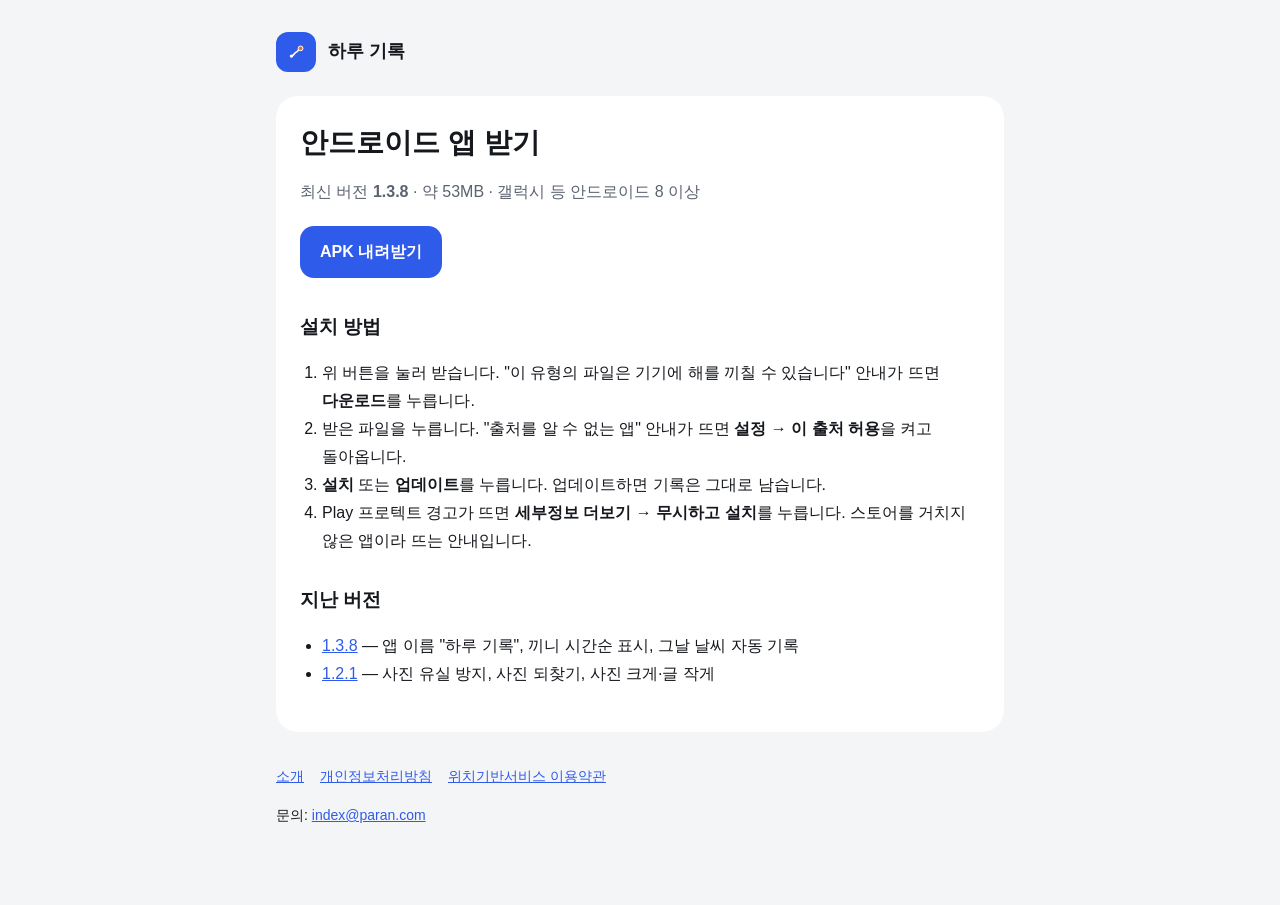
==== download.html @ 5beb7f6b "1.3.8 APK 공개 Co-Authored-By: Claude Opus 5.5 <noreply@anthropic.com>" ====
<!doctype html><html lang="ko"><head><meta charset="utf-8"><meta name="viewport" content="width=device-width,initial-scale=1"><link rel="stylesheet" href="style.css"><title>하루 기록 다운로드</title></head><body><div class="wrap">
<header><span class="logo"><svg width="26" height="26" viewBox="0 0 108 108" aria-hidden="true"><path d="M35,71 C46,71 46,57 54,55 C63,53 63,41 73,39" stroke="#fff" stroke-width="7" stroke-linecap="round" fill="none"/><circle cx="35" cy="71" r="7" fill="#fff"/><circle cx="73" cy="39" r="10" fill="#E8743B" stroke="#fff" stroke-width="4"/></svg></span><a href="./">하루 기록</a></header>
<div class="card">
<h1>안드로이드 앱 받기</h1>
<p class="sub">최신 버전 <b>1.3.8</b> · 약 53MB · 갤럭시 등 안드로이드 8 이상</p>
<p><a class="btn" href="apk/dayrecord-latest.apk" download="dayrecord-latest.apk">APK 내려받기</a></p>
<h2>설치 방법</h2>
<ol>
<li>위 버튼을 눌러 받습니다. "이 유형의 파일은 기기에 해를 끼칠 수 있습니다" 안내가 뜨면 <b>다운로드</b>를 누릅니다.</li>
<li>받은 파일을 누릅니다. "출처를 알 수 없는 앱" 안내가 뜨면 <b>설정 → 이 출처 허용</b>을 켜고 돌아옵니다.</li>
<li><b>설치</b> 또는 <b>업데이트</b>를 누릅니다. 업데이트하면 기록은 그대로 남습니다.</li>
<li>Play 프로텍트 경고가 뜨면 <b>세부정보 더보기 → 무시하고 설치</b>를 누릅니다. 스토어를 거치지 않은 앱이라 뜨는 안내입니다.</li>
</ol>
<h2>지난 버전</h2>
<ul><li><a href="apk/dayrecord-1.3.8.apk">1.3.8</a> — 앱 이름 "하루 기록", 끼니 시간순 표시, 그날 날씨 자동 기록</li><li><a href="apk/dayrecord-1.2.1.apk">1.2.1</a> — 사진 유실 방지, 사진 되찾기, 사진 크게·글 작게</li></ul>
</div>
<footer><nav class="links"><a href="./">소개</a><a href="privacy.html">개인정보처리방침</a><a href="location-terms.html">위치기반서비스 이용약관</a></nav><p>문의: <a href="mailto:index@paran.com">index@paran.com</a></p></footer>
</div></body></html>
---- style.css ----
:root{--bg:#F4F5F7;--card:#fff;--text:#15181D;--sub:#5B6270;--accent:#2F5BEA;--pin:#E8743B;--line:#E6E8EC}
@media (prefers-color-scheme:dark){:root{--bg:#0F1114;--card:#1A1D22;--text:#ECEEF2;--sub:#9AA1AD;--accent:#6A8BF5;--line:#2A2E35}}
*{box-sizing:border-box}
html{-webkit-text-size-adjust:100%}
body{margin:0;background:var(--bg);color:var(--text);font-family:"Noto Sans KR",-apple-system,"Apple SD Gothic Neo","Malgun Gothic",sans-serif;line-height:1.75;word-break:keep-all;overflow-wrap:break-word}
.wrap{max-width:760px;margin:0 auto;padding:32px 16px 64px}
header{display:flex;align-items:center;gap:12px;margin-bottom:24px}
header a{color:inherit;text-decoration:none;font-weight:700;font-size:18px}
.logo{width:40px;height:40px;border-radius:12px;background:var(--accent);display:grid;place-items:center}
.card{background:var(--card);border-radius:22px;padding:28px 24px;margin-bottom:16px}
h1{font-size:28px;line-height:1.35;margin:0 0 8px}
h2{font-size:19px;margin:28px 0 8px}
h2:first-child{margin-top:0}
p,li{color:var(--text)}
.sub{color:var(--sub)}
ul,ol{padding-left:22px}
table{width:100%;border-collapse:collapse;font-size:15px;margin:8px 0}
th,td{border-top:1px solid var(--line);padding:10px 8px;text-align:left;vertical-align:top}
th{color:var(--sub);font-weight:500;width:32%}
a{color:var(--accent)}
.btn{display:inline-block;background:var(--accent);color:#fff;text-decoration:none;padding:12px 20px;border-radius:14px;font-weight:700;margin:4px 8px 4px 0}
nav.links a{margin-right:16px}
footer{color:var(--sub);font-size:14px;margin-top:32px}
.feature{display:flex;gap:14px;margin:16px 0}
.dot{flex:none;width:12px;height:12px;border-radius:50%;margin-top:9px;background:var(--pin)}
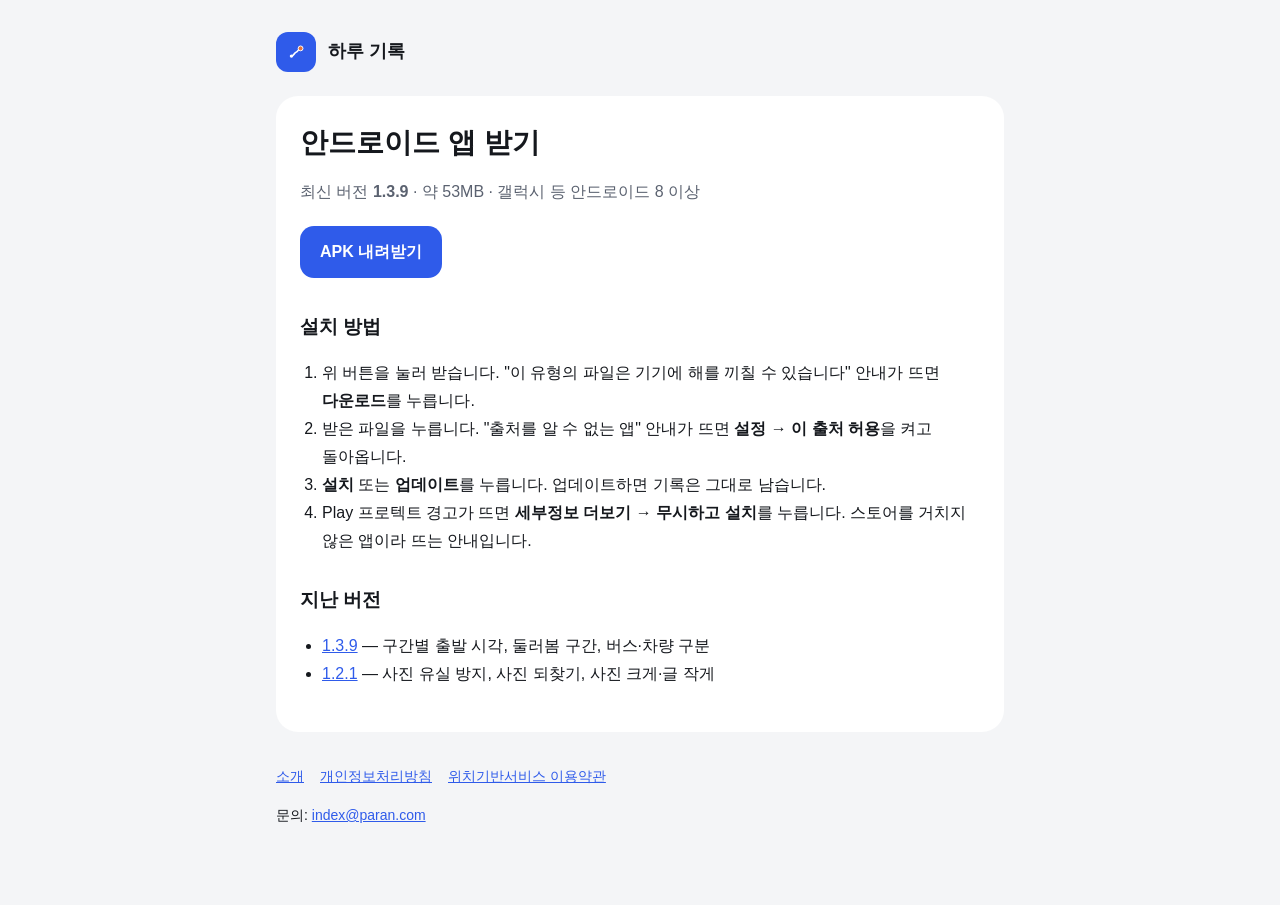
==== commit 5ae97960: "1.3.9 APK 공개 Co-Authored-By: Claude Opus 5.5 <noreply@anthropic.com>" ====
--- a/download.html
+++ b/download.html
@@ -2,7 +2,7 @@
 <header><span class="logo"><svg width="26" height="26" viewBox="0 0 108 108" aria-hidden="true"><path d="M35,71 C46,71 46,57 54,55 C63,53 63,41 73,39" stroke="#fff" stroke-width="7" stroke-linecap="round" fill="none"/><circle cx="35" cy="71" r="7" fill="#fff"/><circle cx="73" cy="39" r="10" fill="#E8743B" stroke="#fff" stroke-width="4"/></svg></span><a href="./">하루 기록</a></header>
 <div class="card">
 <h1>안드로이드 앱 받기</h1>
-<p class="sub">최신 버전 <b>1.3.8</b> · 약 53MB · 갤럭시 등 안드로이드 8 이상</p>
+<p class="sub">최신 버전 <b>1.3.9</b> · 약 53MB · 갤럭시 등 안드로이드 8 이상</p>
 <p><a class="btn" href="apk/dayrecord-latest.apk" download="dayrecord-latest.apk">APK 내려받기</a></p>
 <h2>설치 방법</h2>
 <ol>
@@ -12,7 +12,7 @@
 <li>Play 프로텍트 경고가 뜨면 <b>세부정보 더보기 → 무시하고 설치</b>를 누릅니다. 스토어를 거치지 않은 앱이라 뜨는 안내입니다.</li>
 </ol>
 <h2>지난 버전</h2>
-<ul><li><a href="apk/dayrecord-1.3.8.apk">1.3.8</a> — 앱 이름 "하루 기록", 끼니 시간순 표시, 그날 날씨 자동 기록</li><li><a href="apk/dayrecord-1.2.1.apk">1.2.1</a> — 사진 유실 방지, 사진 되찾기, 사진 크게·글 작게</li></ul>
+<ul><li><a href="apk/dayrecord-1.3.9.apk">1.3.9</a> — 구간별 출발 시각, 둘러봄 구간, 버스·차량 구분</li><li><a href="apk/dayrecord-1.2.1.apk">1.2.1</a> — 사진 유실 방지, 사진 되찾기, 사진 크게·글 작게</li></ul>
 </div>
 <footer><nav class="links"><a href="./">소개</a><a href="privacy.html">개인정보처리방침</a><a href="location-terms.html">위치기반서비스 이용약관</a></nav><p>문의: <a href="mailto:index@paran.com">index@paran.com</a></p></footer>
 </div></body></html>
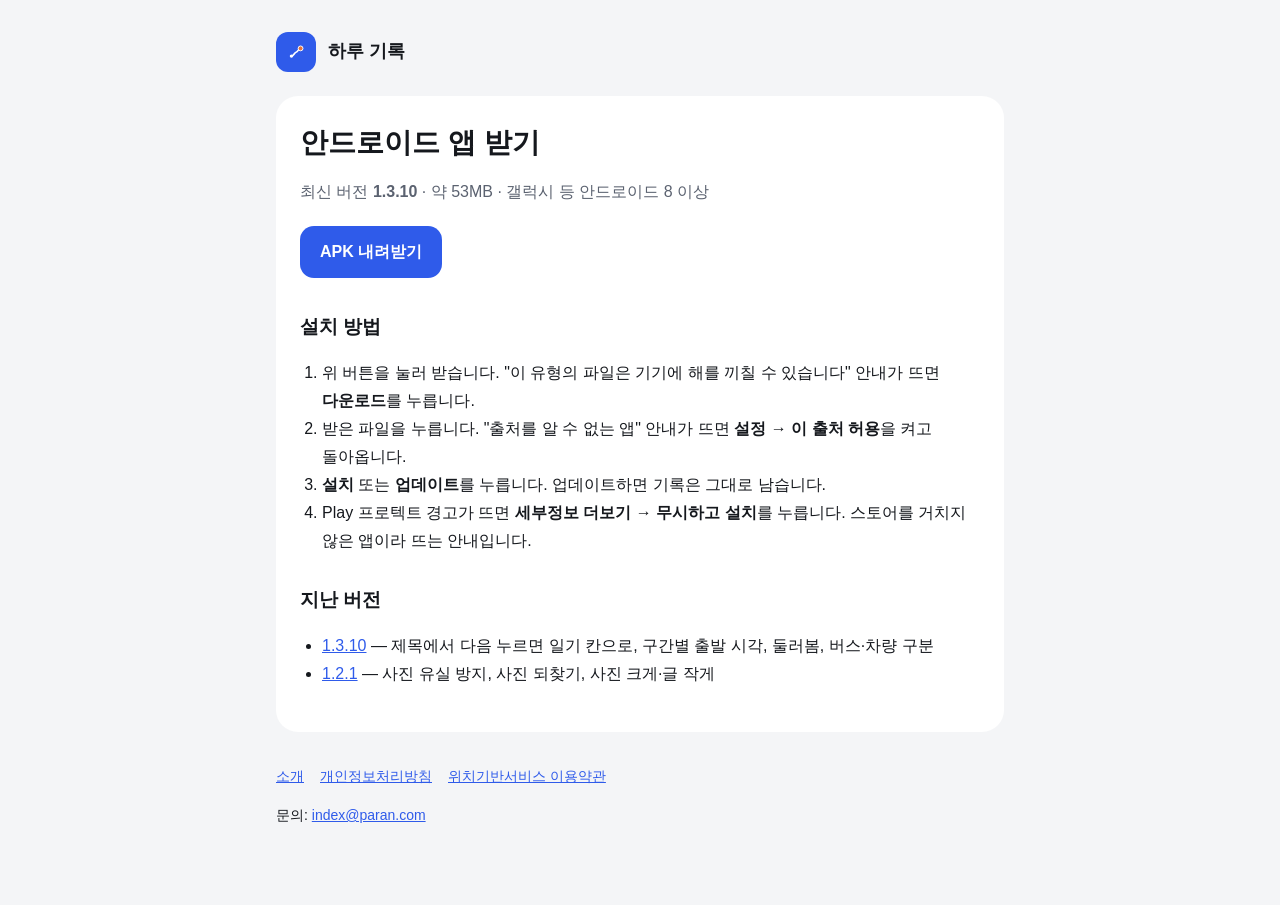
==== commit 17319cac: "1.3.10 APK 공개 Co-Authored-By: Claude Opus 5.5 <noreply@anthropic.com>" ====
--- a/download.html
+++ b/download.html
@@ -2,7 +2,7 @@
 <header><span class="logo"><svg width="26" height="26" viewBox="0 0 108 108" aria-hidden="true"><path d="M35,71 C46,71 46,57 54,55 C63,53 63,41 73,39" stroke="#fff" stroke-width="7" stroke-linecap="round" fill="none"/><circle cx="35" cy="71" r="7" fill="#fff"/><circle cx="73" cy="39" r="10" fill="#E8743B" stroke="#fff" stroke-width="4"/></svg></span><a href="./">하루 기록</a></header>
 <div class="card">
 <h1>안드로이드 앱 받기</h1>
-<p class="sub">최신 버전 <b>1.3.9</b> · 약 53MB · 갤럭시 등 안드로이드 8 이상</p>
+<p class="sub">최신 버전 <b>1.3.10</b> · 약 53MB · 갤럭시 등 안드로이드 8 이상</p>
 <p><a class="btn" href="apk/dayrecord-latest.apk" download="dayrecord-latest.apk">APK 내려받기</a></p>
 <h2>설치 방법</h2>
 <ol>
@@ -12,7 +12,7 @@
 <li>Play 프로텍트 경고가 뜨면 <b>세부정보 더보기 → 무시하고 설치</b>를 누릅니다. 스토어를 거치지 않은 앱이라 뜨는 안내입니다.</li>
 </ol>
 <h2>지난 버전</h2>
-<ul><li><a href="apk/dayrecord-1.3.9.apk">1.3.9</a> — 구간별 출발 시각, 둘러봄 구간, 버스·차량 구분</li><li><a href="apk/dayrecord-1.2.1.apk">1.2.1</a> — 사진 유실 방지, 사진 되찾기, 사진 크게·글 작게</li></ul>
+<ul><li><a href="apk/dayrecord-1.3.10.apk">1.3.10</a> — 제목에서 다음 누르면 일기 칸으로, 구간별 출발 시각, 둘러봄, 버스·차량 구분</li><li><a href="apk/dayrecord-1.2.1.apk">1.2.1</a> — 사진 유실 방지, 사진 되찾기, 사진 크게·글 작게</li></ul>
 </div>
 <footer><nav class="links"><a href="./">소개</a><a href="privacy.html">개인정보처리방침</a><a href="location-terms.html">위치기반서비스 이용약관</a></nav><p>문의: <a href="mailto:index@paran.com">index@paran.com</a></p></footer>
 </div></body></html>
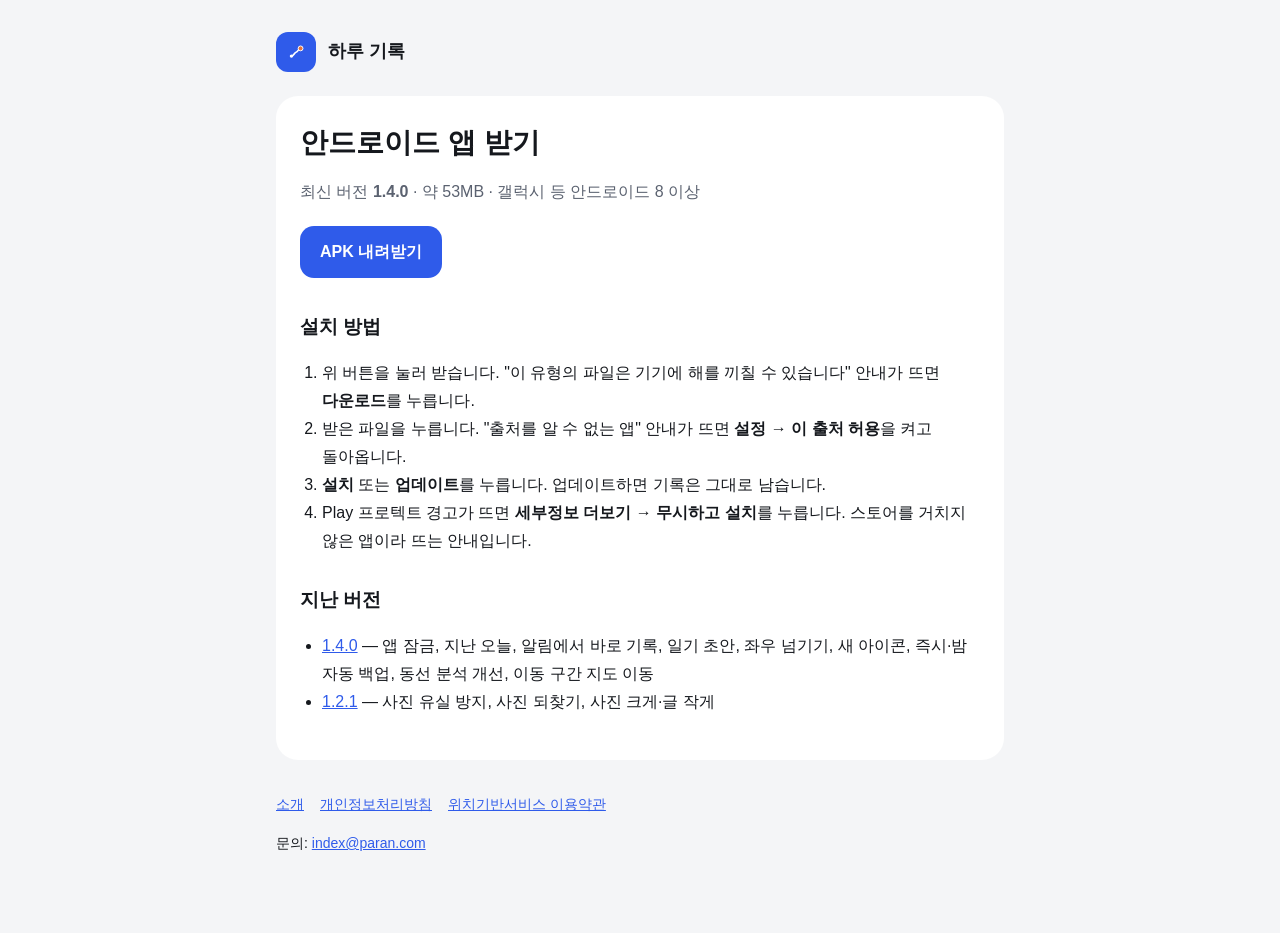
==== commit 6ec3aa94: "1.4.0 APK 공개" ====
--- a/download.html
+++ b/download.html
@@ -2,7 +2,7 @@
 <header><span class="logo"><svg width="26" height="26" viewBox="0 0 108 108" aria-hidden="true"><path d="M35,71 C46,71 46,57 54,55 C63,53 63,41 73,39" stroke="#fff" stroke-width="7" stroke-linecap="round" fill="none"/><circle cx="35" cy="71" r="7" fill="#fff"/><circle cx="73" cy="39" r="10" fill="#E8743B" stroke="#fff" stroke-width="4"/></svg></span><a href="./">하루 기록</a></header>
 <div class="card">
 <h1>안드로이드 앱 받기</h1>
-<p class="sub">최신 버전 <b>1.3.10</b> · 약 53MB · 갤럭시 등 안드로이드 8 이상</p>
+<p class="sub">최신 버전 <b>1.4.0</b> · 약 53MB · 갤럭시 등 안드로이드 8 이상</p>
 <p><a class="btn" href="apk/dayrecord-latest.apk" download="dayrecord-latest.apk">APK 내려받기</a></p>
 <h2>설치 방법</h2>
 <ol>
@@ -12,7 +12,7 @@
 <li>Play 프로텍트 경고가 뜨면 <b>세부정보 더보기 → 무시하고 설치</b>를 누릅니다. 스토어를 거치지 않은 앱이라 뜨는 안내입니다.</li>
 </ol>
 <h2>지난 버전</h2>
-<ul><li><a href="apk/dayrecord-1.3.10.apk">1.3.10</a> — 제목에서 다음 누르면 일기 칸으로, 구간별 출발 시각, 둘러봄, 버스·차량 구분</li><li><a href="apk/dayrecord-1.2.1.apk">1.2.1</a> — 사진 유실 방지, 사진 되찾기, 사진 크게·글 작게</li></ul>
+<ul><li><a href="apk/dayrecord-1.4.0.apk">1.4.0</a> — 앱 잠금, 지난 오늘, 알림에서 바로 기록, 일기 초안, 좌우 넘기기, 새 아이콘, 즉시·밤 자동 백업, 동선 분석 개선, 이동 구간 지도 이동</li><li><a href="apk/dayrecord-1.2.1.apk">1.2.1</a> — 사진 유실 방지, 사진 되찾기, 사진 크게·글 작게</li></ul>
 </div>
 <footer><nav class="links"><a href="./">소개</a><a href="privacy.html">개인정보처리방침</a><a href="location-terms.html">위치기반서비스 이용약관</a></nav><p>문의: <a href="mailto:index@paran.com">index@paran.com</a></p></footer>
 </div></body></html>
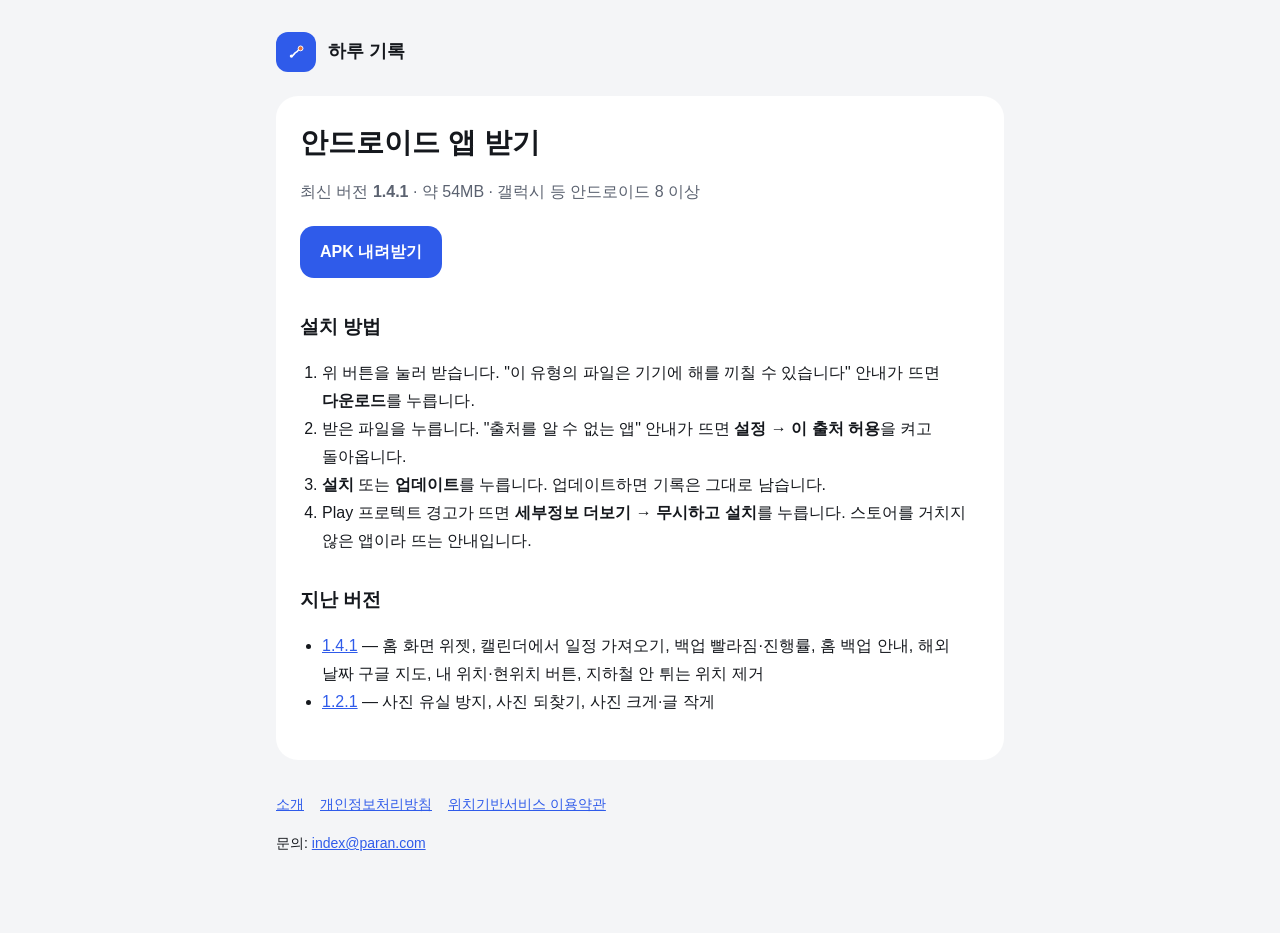
==== commit 3cacb89d: "1.4.1 APK 공개 Co-Authored-By: Claude Opus 5.5 <noreply@anthropic.com>" ====
--- a/download.html
+++ b/download.html
@@ -2,7 +2,7 @@
 <header><span class="logo"><svg width="26" height="26" viewBox="0 0 108 108" aria-hidden="true"><path d="M35,71 C46,71 46,57 54,55 C63,53 63,41 73,39" stroke="#fff" stroke-width="7" stroke-linecap="round" fill="none"/><circle cx="35" cy="71" r="7" fill="#fff"/><circle cx="73" cy="39" r="10" fill="#E8743B" stroke="#fff" stroke-width="4"/></svg></span><a href="./">하루 기록</a></header>
 <div class="card">
 <h1>안드로이드 앱 받기</h1>
-<p class="sub">최신 버전 <b>1.4.0</b> · 약 53MB · 갤럭시 등 안드로이드 8 이상</p>
+<p class="sub">최신 버전 <b>1.4.1</b> · 약 54MB · 갤럭시 등 안드로이드 8 이상</p>
 <p><a class="btn" href="apk/dayrecord-latest.apk" download="dayrecord-latest.apk">APK 내려받기</a></p>
 <h2>설치 방법</h2>
 <ol>
@@ -12,7 +12,7 @@
 <li>Play 프로텍트 경고가 뜨면 <b>세부정보 더보기 → 무시하고 설치</b>를 누릅니다. 스토어를 거치지 않은 앱이라 뜨는 안내입니다.</li>
 </ol>
 <h2>지난 버전</h2>
-<ul><li><a href="apk/dayrecord-1.4.0.apk">1.4.0</a> — 앱 잠금, 지난 오늘, 알림에서 바로 기록, 일기 초안, 좌우 넘기기, 새 아이콘, 즉시·밤 자동 백업, 동선 분석 개선, 이동 구간 지도 이동</li><li><a href="apk/dayrecord-1.2.1.apk">1.2.1</a> — 사진 유실 방지, 사진 되찾기, 사진 크게·글 작게</li></ul>
+<ul><li><a href="apk/dayrecord-1.4.1.apk">1.4.1</a> — 홈 화면 위젯, 캘린더에서 일정 가져오기, 백업 빨라짐·진행률, 홈 백업 안내, 해외 날짜 구글 지도, 내 위치·현위치 버튼, 지하철 안 튀는 위치 제거</li><li><a href="apk/dayrecord-1.2.1.apk">1.2.1</a> — 사진 유실 방지, 사진 되찾기, 사진 크게·글 작게</li></ul>
 </div>
 <footer><nav class="links"><a href="./">소개</a><a href="privacy.html">개인정보처리방침</a><a href="location-terms.html">위치기반서비스 이용약관</a></nav><p>문의: <a href="mailto:index@paran.com">index@paran.com</a></p></footer>
 </div></body></html>
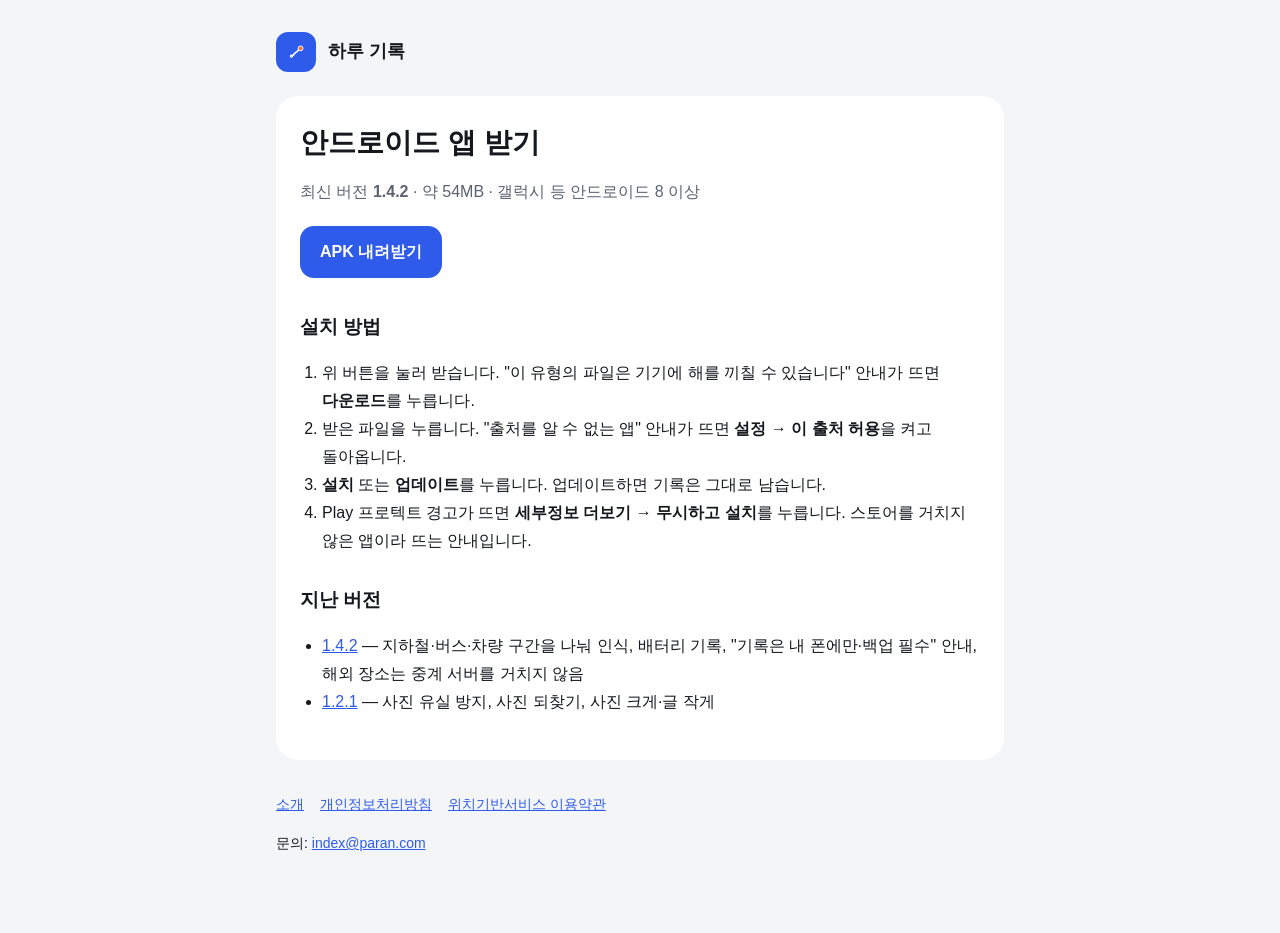
==== commit 1fc923c6: "1.4.2 APK 공개 Co-Authored-By: Claude Opus 5.5 <noreply@anthropic.com>" ====
--- a/download.html
+++ b/download.html
@@ -2,7 +2,7 @@
 <header><span class="logo"><svg width="26" height="26" viewBox="0 0 108 108" aria-hidden="true"><path d="M35,71 C46,71 46,57 54,55 C63,53 63,41 73,39" stroke="#fff" stroke-width="7" stroke-linecap="round" fill="none"/><circle cx="35" cy="71" r="7" fill="#fff"/><circle cx="73" cy="39" r="10" fill="#E8743B" stroke="#fff" stroke-width="4"/></svg></span><a href="./">하루 기록</a></header>
 <div class="card">
 <h1>안드로이드 앱 받기</h1>
-<p class="sub">최신 버전 <b>1.4.1</b> · 약 54MB · 갤럭시 등 안드로이드 8 이상</p>
+<p class="sub">최신 버전 <b>1.4.2</b> · 약 54MB · 갤럭시 등 안드로이드 8 이상</p>
 <p><a class="btn" href="apk/dayrecord-latest.apk" download="dayrecord-latest.apk">APK 내려받기</a></p>
 <h2>설치 방법</h2>
 <ol>
@@ -12,7 +12,7 @@
 <li>Play 프로텍트 경고가 뜨면 <b>세부정보 더보기 → 무시하고 설치</b>를 누릅니다. 스토어를 거치지 않은 앱이라 뜨는 안내입니다.</li>
 </ol>
 <h2>지난 버전</h2>
-<ul><li><a href="apk/dayrecord-1.4.1.apk">1.4.1</a> — 홈 화면 위젯, 캘린더에서 일정 가져오기, 백업 빨라짐·진행률, 홈 백업 안내, 해외 날짜 구글 지도, 내 위치·현위치 버튼, 지하철 안 튀는 위치 제거</li><li><a href="apk/dayrecord-1.2.1.apk">1.2.1</a> — 사진 유실 방지, 사진 되찾기, 사진 크게·글 작게</li></ul>
+<ul><li><a href="apk/dayrecord-1.4.2.apk">1.4.2</a> — 지하철·버스·차량 구간을 나눠 인식, 배터리 기록, "기록은 내 폰에만·백업 필수" 안내, 해외 장소는 중계 서버를 거치지 않음</li><li><a href="apk/dayrecord-1.2.1.apk">1.2.1</a> — 사진 유실 방지, 사진 되찾기, 사진 크게·글 작게</li></ul>
 </div>
 <footer><nav class="links"><a href="./">소개</a><a href="privacy.html">개인정보처리방침</a><a href="location-terms.html">위치기반서비스 이용약관</a></nav><p>문의: <a href="mailto:index@paran.com">index@paran.com</a></p></footer>
 </div></body></html>
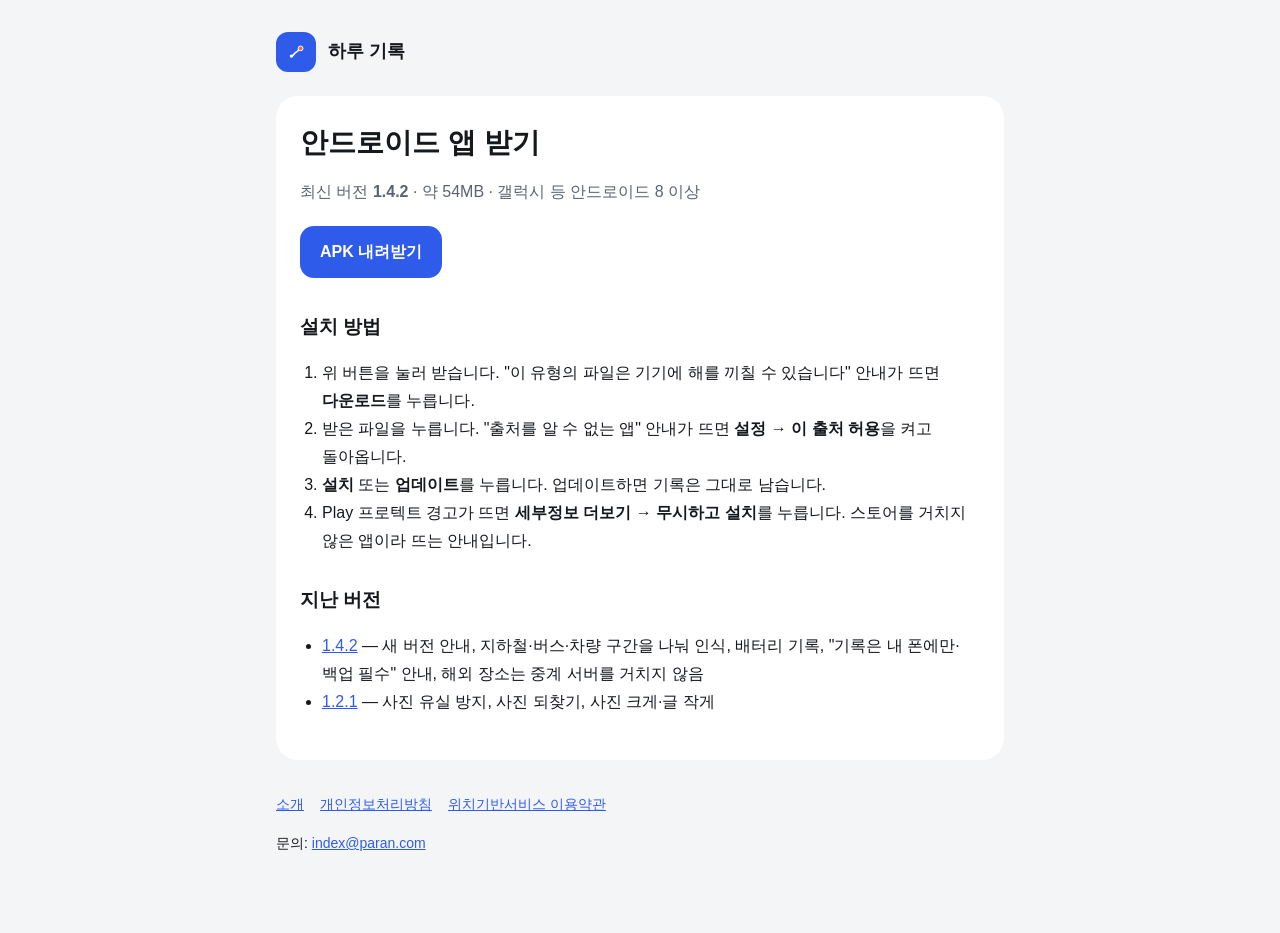
==== commit 9d68550b: "1.4.2(38) APK, 새 버전 안내 파일(version.json), 개인정보처리방침에 새 버전 확인 추가 Co-Authored-By: Claude Opus 5.5 <norep" ====
--- a/download.html
+++ b/download.html
@@ -12,7 +12,7 @@
 <li>Play 프로텍트 경고가 뜨면 <b>세부정보 더보기 → 무시하고 설치</b>를 누릅니다. 스토어를 거치지 않은 앱이라 뜨는 안내입니다.</li>
 </ol>
 <h2>지난 버전</h2>
-<ul><li><a href="apk/dayrecord-1.4.2.apk">1.4.2</a> — 지하철·버스·차량 구간을 나눠 인식, 배터리 기록, "기록은 내 폰에만·백업 필수" 안내, 해외 장소는 중계 서버를 거치지 않음</li><li><a href="apk/dayrecord-1.2.1.apk">1.2.1</a> — 사진 유실 방지, 사진 되찾기, 사진 크게·글 작게</li></ul>
+<ul><li><a href="apk/dayrecord-1.4.2.apk">1.4.2</a> — 새 버전 안내, 지하철·버스·차량 구간을 나눠 인식, 배터리 기록, "기록은 내 폰에만·백업 필수" 안내, 해외 장소는 중계 서버를 거치지 않음</li><li><a href="apk/dayrecord-1.2.1.apk">1.2.1</a> — 사진 유실 방지, 사진 되찾기, 사진 크게·글 작게</li></ul>
 </div>
 <footer><nav class="links"><a href="./">소개</a><a href="privacy.html">개인정보처리방침</a><a href="location-terms.html">위치기반서비스 이용약관</a></nav><p>문의: <a href="mailto:index@paran.com">index@paran.com</a></p></footer>
 </div></body></html>
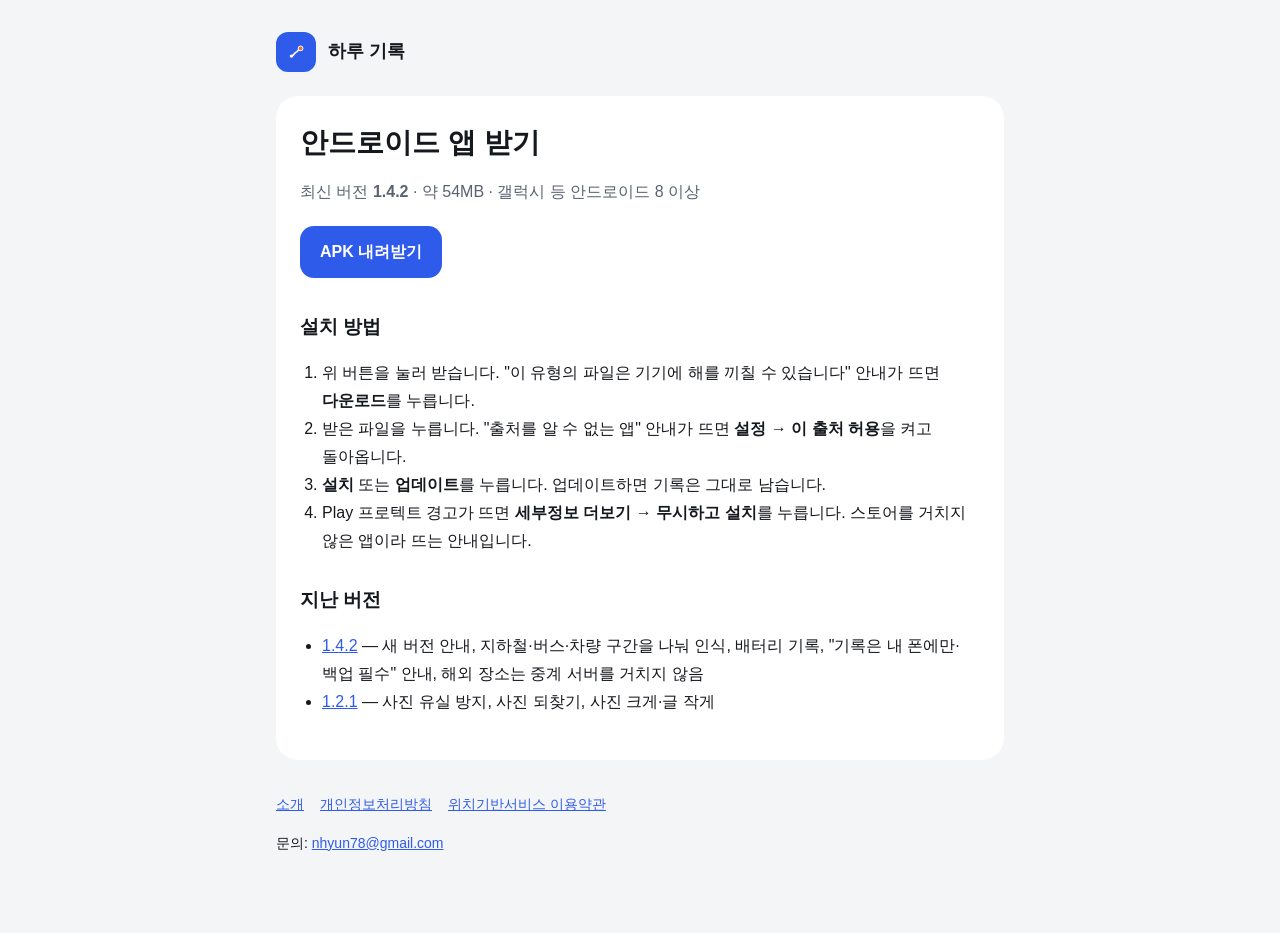
==== commit d179d392: "문의 이메일을 nhyun78@gmail.com으로 변경 Co-Authored-By: Claude Opus 5.5 <noreply@anthropic.com>" ====
--- a/download.html
+++ b/download.html
@@ -14,5 +14,5 @@
 <h2>지난 버전</h2>
 <ul><li><a href="apk/dayrecord-1.4.2.apk">1.4.2</a> — 새 버전 안내, 지하철·버스·차량 구간을 나눠 인식, 배터리 기록, "기록은 내 폰에만·백업 필수" 안내, 해외 장소는 중계 서버를 거치지 않음</li><li><a href="apk/dayrecord-1.2.1.apk">1.2.1</a> — 사진 유실 방지, 사진 되찾기, 사진 크게·글 작게</li></ul>
 </div>
-<footer><nav class="links"><a href="./">소개</a><a href="privacy.html">개인정보처리방침</a><a href="location-terms.html">위치기반서비스 이용약관</a></nav><p>문의: <a href="mailto:index@paran.com">index@paran.com</a></p></footer>
+<footer><nav class="links"><a href="./">소개</a><a href="privacy.html">개인정보처리방침</a><a href="location-terms.html">위치기반서비스 이용약관</a></nav><p>문의: <a href="mailto:nhyun78@gmail.com">nhyun78@gmail.com</a></p></footer>
 </div></body></html>
